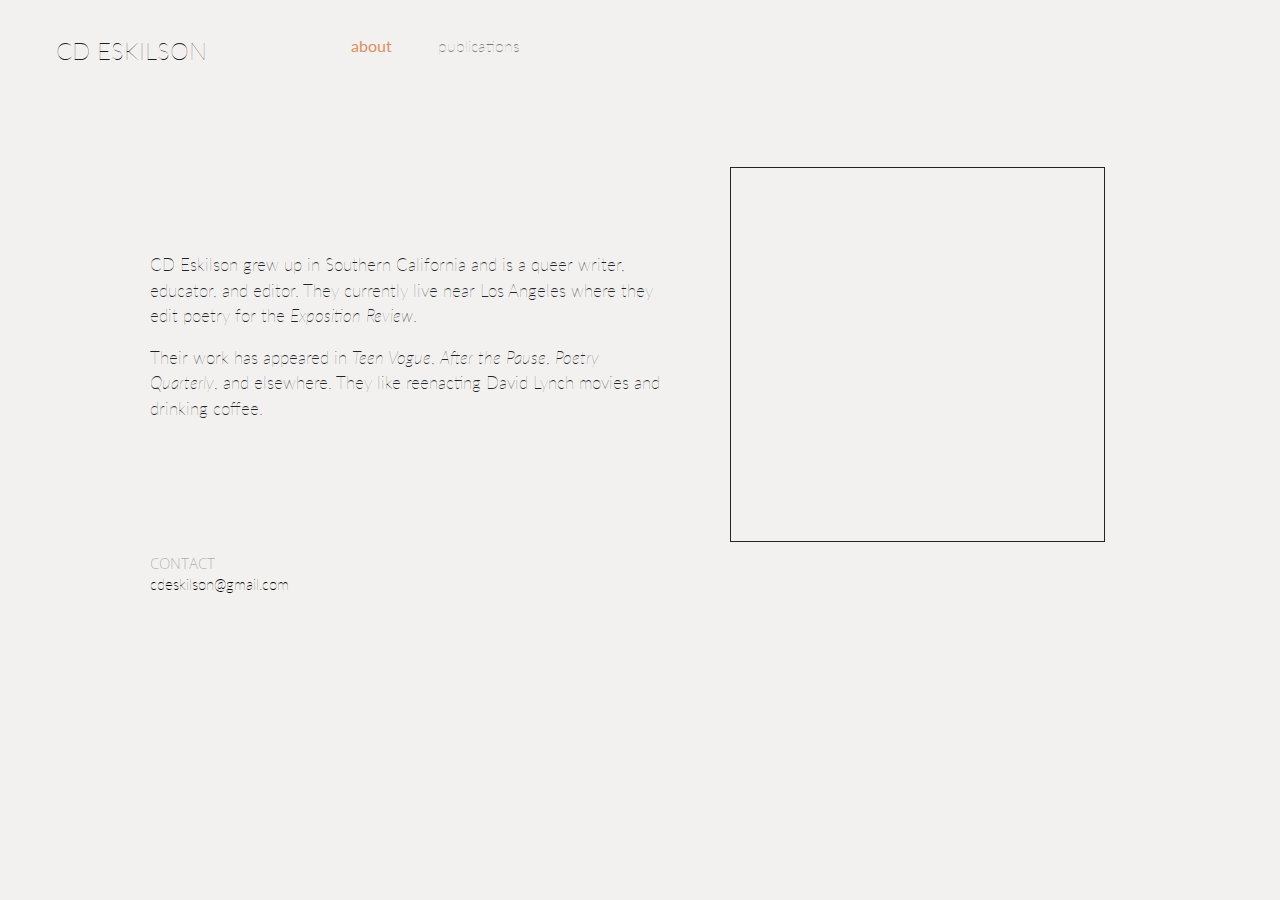
==== index.html @ b5e9fca1 "Add responsive navbar" ====
<!DOCTYPE html>
<html>
  <head>
  	<title>CD Eskilson | About</title>
    <link rel="stylesheet" href="https://maxcdn.bootstrapcdn.com/bootstrap/4.0.0/css/bootstrap.min.css" integrity="sha384-Gn5384xqQ1aoWXA+058RXPxPg6fy4IWvTNh0E263XmFcJlSAwiGgFAW/dAiS6JXm" crossorigin="anonymous">
  	<link href="style.css" type="text/css" rel="stylesheet">
  </head>
  <body>
    <nav class="navbar navbar-expand-lg navbar-light">
      <a class="navbar-brand" href="index.html">CD ESKILSON</a>
      <button class="navbar-toggler" type="button" data-toggle="collapse" data-target="#navbarTogglerDemo01" aria-controls="navbarTogglerDemo01" aria-expanded="false" aria-label="Toggle navigation">
        <span class="navbar-toggler-icon"></span>
      </button>
      <div class="collapse navbar-collapse" id="navbarTogglerDemo02">
        <ul class="navbar-nav mr-auto mt-2 mt-lg-0">
          <li class="nav-item active">
            <a class="nav-link" href="index.html"><font color="#D99062">about</font></a>
          </li>
          <li class="nav-item">
            <a class="nav-link" href="publications.html">publications</a>
          </li>
        </ul>
      </div>
    </nav>
    <div class="bio">
      <p>
        CD Eskilson grew up in Southern California and is a queer writer, educator,
        and editor. They currently live near Los Angeles where they edit poetry for
        the <i>Exposition Review</i>.
      </p>
      <p>
        Their work has appeared in <i>Teen Vogue</i>, <i>After the Pause</i>,
        <i>Poetry Quarterly</i>, and elsewhere.  They like reenacting David Lynch
        movies and drinking coffee.
      </p>
    </div>
    <div class="profile-img"></div>
    <div class="contact">
      <p class="header"> CONTACT </p>
      <p class="email">
        <a href="mailto:cdeskilson@gmail.com">cdeskilson@gmail.com</a>
      </p>
    </div>
  </body>
</html>
---- style.css ----
@import url('https://fonts.googleapis.com/css?family=Lato:100,400|Open+Sans');

body {
  background-color: rgba(105, 76, 51, 0.08);
  font-family: 'Lato', sans-serif;
  font-weight: 100;
}

.navbar-brand {
  font-size: 24px;
  margin-left: 40px;
  margin-top: 20px;
}

.navbar-nav {
  flex-direction: row;
  margin-left: 90px;
}

.nav-link {
  margin-left: 30px;
  margin-top: 10px;
  font-size: 16px;
}

.active {
  font-weight: 400;
}

a {
  color: black;
  text-decoration: none;
}

a:hover {
  color: rgba(217, 144, 98, 1);
  text-decoration: none;
}

.bio {
  font-size: 17px;
  margin-left: 150px;
  margin-top: 170px;
  width: 40%;
}

.contact {
  margin-left: 150px;
  font-size: 15px;
}

.header {
  font-family: 'Open Sans', sans-serif;
  color: rgba(25, 24, 24, 0.33);
  margin-top: 10px;
}

.email {
  margin-top: -18px;
}

.profile-img {
  background-image: url("profile-img.jpg");
  background-position: center;
  background-repeat: no-repeat;
  background-size: cover;
  border-style: solid;
  border-width: 0.5px;
  height: 375px;
  width: 375px;
  margin-left: 730px;
  margin-top: -270px;
}

.publications {
  margin-left: 250px;
  margin-top: 70px;
  font-family: 'Open Sans', sans-serif;
  color: rgba(25, 24, 24, 0.33);
  font-size: 14px;
}

hr {
  margin-left: 0px;
}

@media only screen and (min-width : 320px) and (max-width : 480px) {
  .nav-header {
    font-size: 30px;
    margin-left: 40px;
    margin-top: 20px;
  }

  .bio {
    font-size: 18px;
    margin-left: 50px;
    margin-top: 350px;
    width: 80%;
  }

  .contact {
    margin-left: 50px;
    margin-top: 325px;
  }

  .profile-img {
    border-width: 0px;
    height: 300px;
    width: 300px;
    margin-left: 50px;
    margin-top: -600px;
  }
}
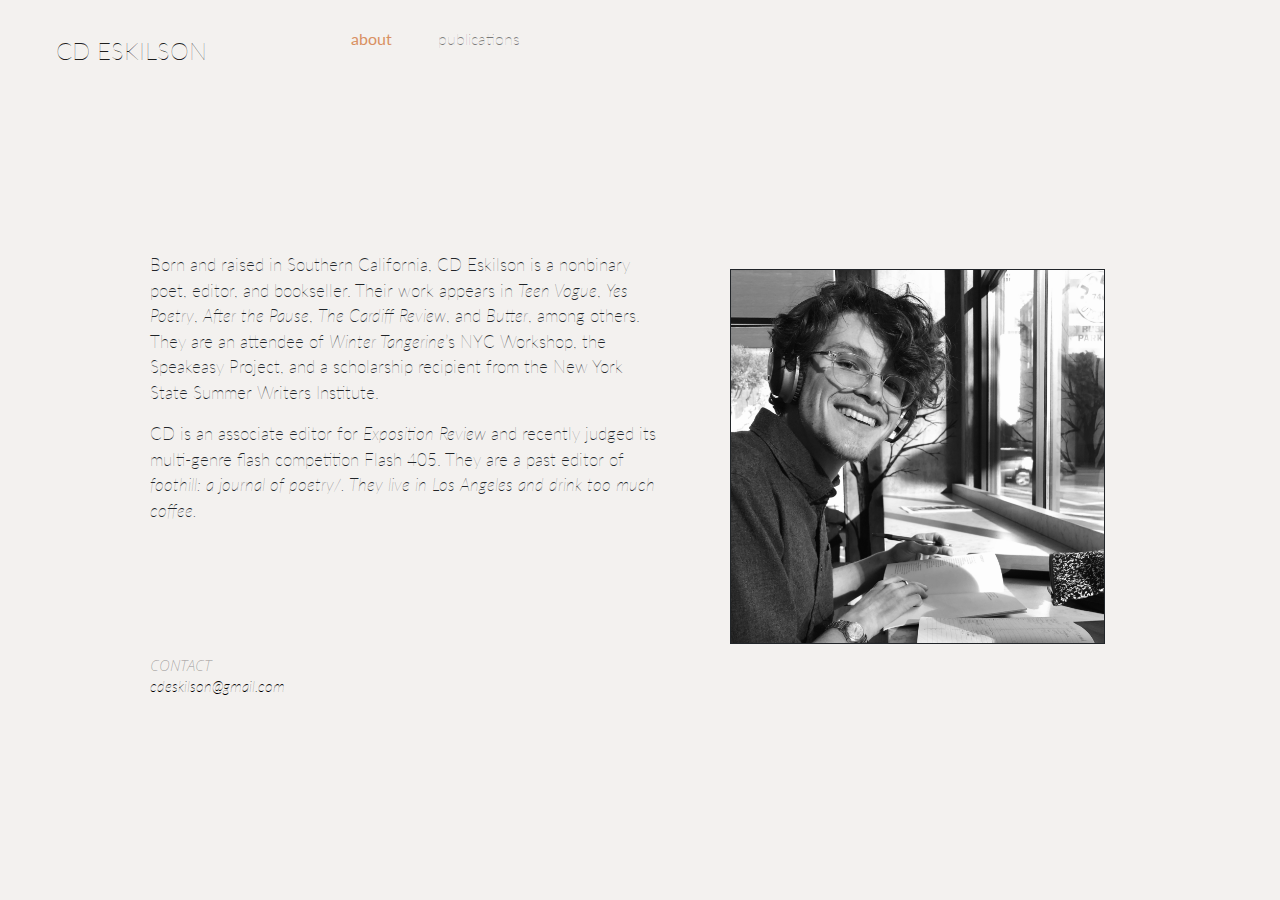
==== commit f5be42eb: "update with new bio" ====
--- a/index.html
+++ b/index.html
@@ -4,8 +4,10 @@
   	<title>CD Eskilson | About</title>
     <link rel="stylesheet" href="https://maxcdn.bootstrapcdn.com/bootstrap/4.0.0/css/bootstrap.min.css" integrity="sha384-Gn5384xqQ1aoWXA+058RXPxPg6fy4IWvTNh0E263XmFcJlSAwiGgFAW/dAiS6JXm" crossorigin="anonymous">
   	<link href="style.css" type="text/css" rel="stylesheet">
+    <meta name="viewport" content="width=device-width,initial-scale=1.0">
   </head>
   <body>
+ <!-- Include all compiled plugins (below), or include individual files as needed -->
     <nav class="navbar navbar-expand-lg navbar-light">
       <a class="navbar-brand" href="index.html">CD ESKILSON</a>
       <button class="navbar-toggler" type="button" data-toggle="collapse" data-target="#navbarTogglerDemo01" aria-controls="navbarTogglerDemo01" aria-expanded="false" aria-label="Toggle navigation">
@@ -24,14 +26,16 @@
     </nav>
     <div class="bio">
       <p>
-        CD Eskilson grew up in Southern California and is a queer writer, educator,
-        and editor. They currently live near Los Angeles where they edit poetry for
-        the <i>Exposition Review</i>.
+        Born and raised in Southern California, CD Eskilson is a nonbinary poet, editor, 
+        and bookseller. Their work appears in <i>Teen Vogue</i>, <i>Yes Poetry</i>, <i>After the Pause</i>, 
+        <i>The Cardiff Review</i>, and <i>Butter</i>, among others. They are an attendee of <i>Winter 
+        Tangerine</i>’s NYC Workshop, the Speakeasy Project, and a scholarship recipient 
+        from the New York State Summer Writers Institute.
       </p>
       <p>
-        Their work has appeared in <i>Teen Vogue</i>, <i>After the Pause</i>,
-        <i>Poetry Quarterly</i>, and elsewhere.  They like reenacting David Lynch
-        movies and drinking coffee.
+        CD is an associate editor for <i>Exposition Review</i> and recently judged its multi-genre flash 
+        competition Flash 405. They are a past editor of <i>foothill: a journal of poetry/<i>. They 
+        live in Los Angeles and drink too much coffee.
       </p>
     </div>
     <div class="profile-img"></div>
@@ -41,5 +45,6 @@
         <a href="mailto:cdeskilson@gmail.com">cdeskilson@gmail.com</a>
       </p>
     </div>
+    <script scr="//netdna.bootstrapcdn.com/bootstrap/3.1.1/js/bootstrap.min.js"></script>
   </body>
 </html>
--- a/style.css
+++ b/style.css
@@ -1,4 +1,4 @@
-@import url('https://fonts.googleapis.com/css?family=Lato:100,400|Open+Sans');
+@import url('https://fonts.googleapis.com/css?family=Lato:100,400|Open+Sans:300,400');
 
 body {
   background-color: rgba(105, 76, 51, 0.08);
@@ -25,6 +25,16 @@
 
 .active {
   font-weight: 400;
+}
+
+ul {
+  list-style-type: none;
+}
+
+li {
+  margin-bottom: 15px;
+  font-size: 14px;
+  font-weight: 100;
 }
 
 a {
@@ -60,7 +70,7 @@
 }
 
 .profile-img {
-  background-image: url("profile-img.jpg");
+  background-image: url("photo.jpg");
   background-position: center;
   background-repeat: no-repeat;
   background-size: cover;
@@ -78,16 +88,17 @@
   font-family: 'Open Sans', sans-serif;
   color: rgba(25, 24, 24, 0.33);
   font-size: 14px;
+  font-weight: 400;
 }
 
 hr {
   margin-left: 0px;
 }
 
-@media only screen and (min-width : 320px) and (max-width : 480px) {
+@media only screen and (min-width : 320px) and (max-width : 736px) {
   .nav-header {
     font-size: 30px;
-    margin-left: 40px;
+    margin-left: 50px;
     margin-top: 20px;
   }
 
@@ -104,7 +115,6 @@
   }
 
   .profile-img {
-    border-width: 0px;
     height: 300px;
     width: 300px;
     margin-left: 50px;
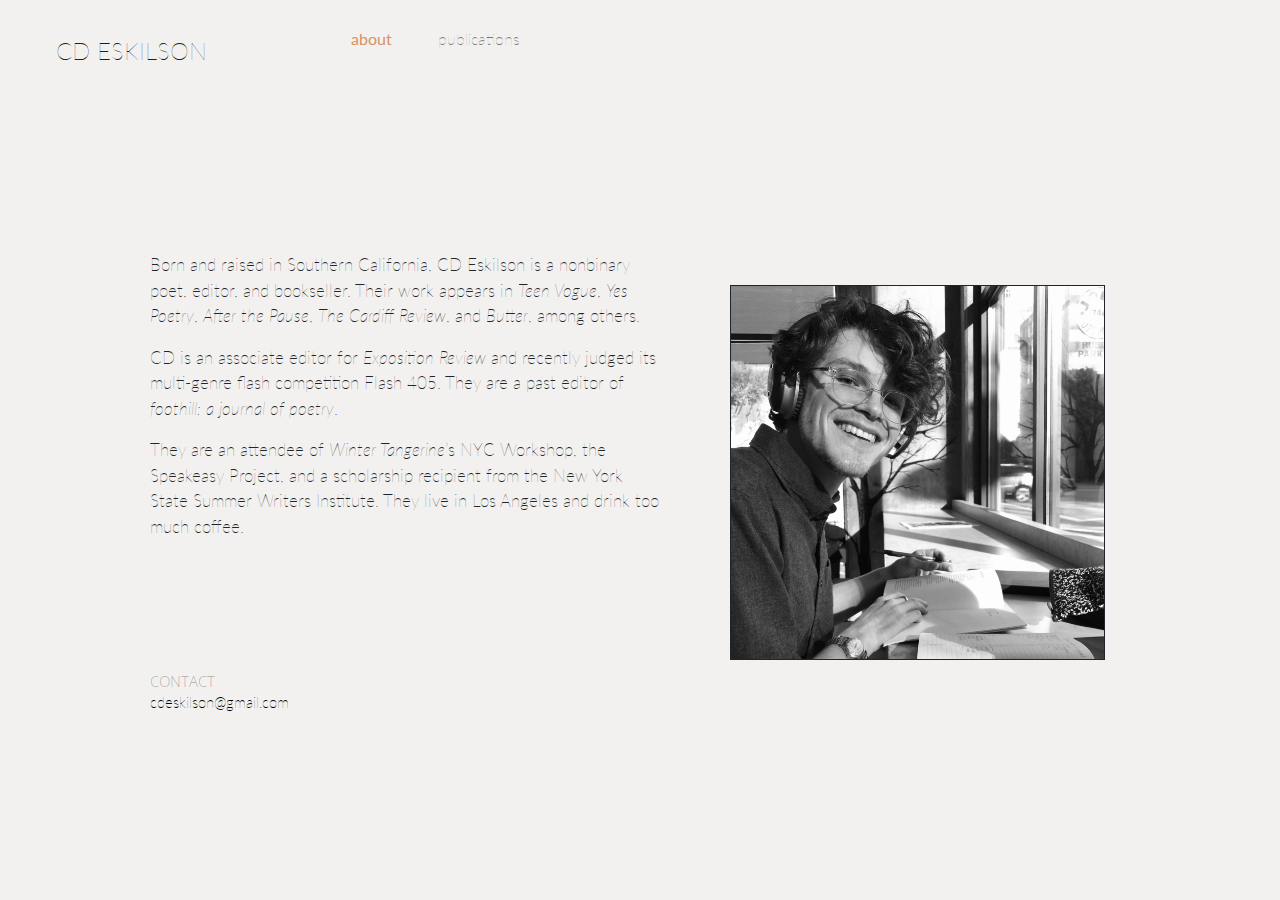
==== commit b38c2a8f: "Update index.html" ====
--- a/index.html
+++ b/index.html
@@ -9,17 +9,17 @@
   <body>
  <!-- Include all compiled plugins (below), or include individual files as needed -->
     <nav class="navbar navbar-expand-lg navbar-light">
-      <a class="navbar-brand" href="index.html">CD ESKILSON</a>
+      <a class="navbar-brand" href="index">CD ESKILSON</a>
       <button class="navbar-toggler" type="button" data-toggle="collapse" data-target="#navbarTogglerDemo01" aria-controls="navbarTogglerDemo01" aria-expanded="false" aria-label="Toggle navigation">
         <span class="navbar-toggler-icon"></span>
       </button>
       <div class="collapse navbar-collapse" id="navbarTogglerDemo02">
         <ul class="navbar-nav mr-auto mt-2 mt-lg-0">
           <li class="nav-item active">
-            <a class="nav-link" href="index.html"><font color="#D99062">about</font></a>
+            <a class="nav-link" href="index"><font color="#D99062">about</font></a>
           </li>
           <li class="nav-item">
-            <a class="nav-link" href="publications.html">publications</a>
+            <a class="nav-link" href="publications">publications</a>
           </li>
         </ul>
       </div>
@@ -27,14 +27,16 @@
     <div class="bio">
       <p>
         Born and raised in Southern California, CD Eskilson is a nonbinary poet, editor, 
-        and bookseller. Their work appears in <i>Teen Vogue</i>, <i>Yes Poetry</i>, <i>After the Pause</i>, 
-        <i>The Cardiff Review</i>, and <i>Butter</i>, among others. They are an attendee of <i>Winter 
-        Tangerine</i>’s NYC Workshop, the Speakeasy Project, and a scholarship recipient 
-        from the New York State Summer Writers Institute.
+        and bookseller. Their work appears in <i>Teen Vogue</i>, <i>Yes Poetry</i>, 
+        <i>After the Pause</i>, <i>The Cardiff Review</i>, and <i>Butter</i>, among others.
       </p>
       <p>
         CD is an associate editor for <i>Exposition Review</i> and recently judged its multi-genre flash 
-        competition Flash 405. They are a past editor of <i>foothill: a journal of poetry/<i>. They 
+        competition Flash 405. They are a past editor of <i>foothill: a journal of poetry</i>.
+      </p>
+      <p>
+        They are an attendee of <i>Winter Tangerine</i>’s NYC Workshop, the Speakeasy Project, 
+        and a scholarship recipient from the New York State Summer Writers Institute. They 
         live in Los Angeles and drink too much coffee.
       </p>
     </div>
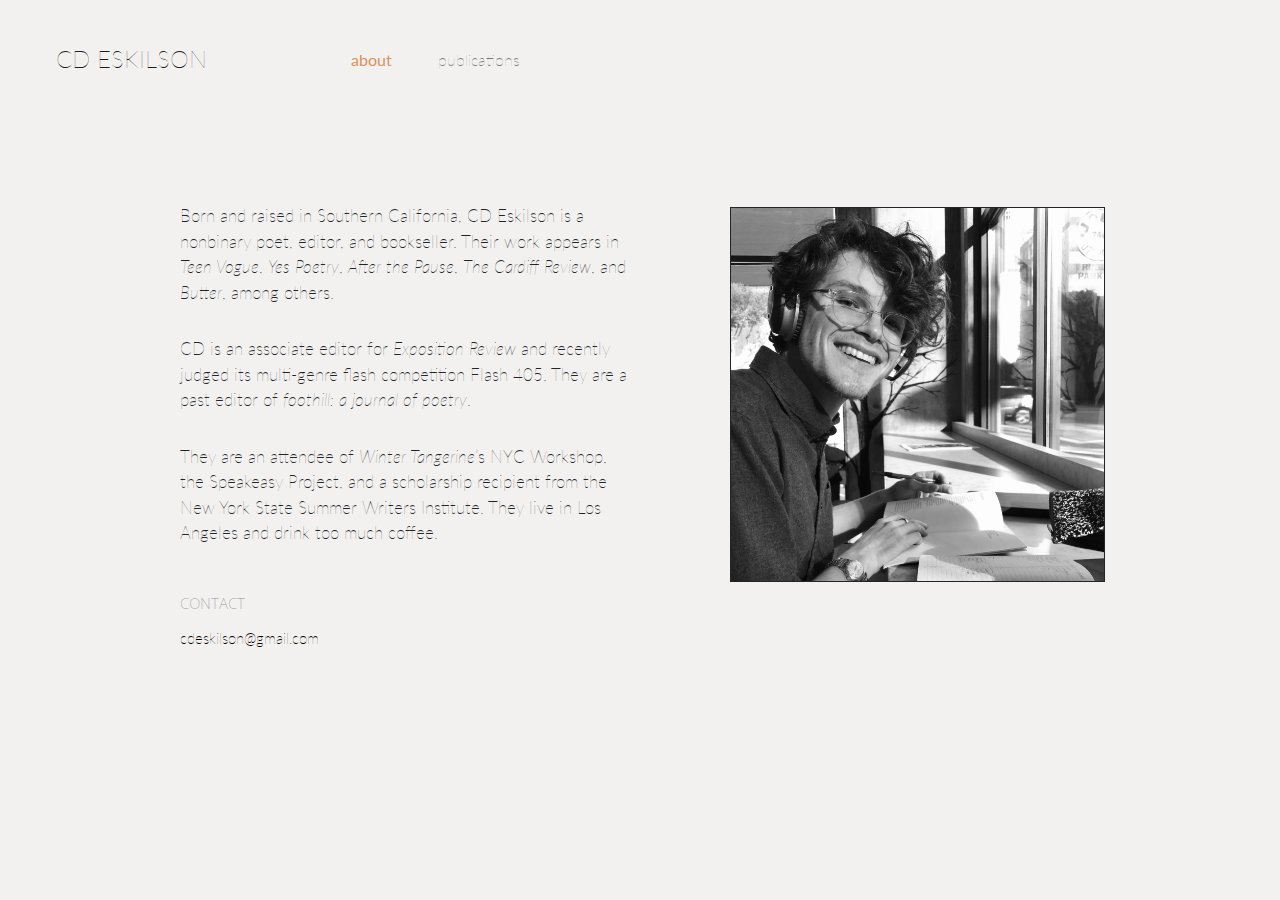
==== commit 2002bf3b: "fix mobile" ====
--- a/index.html
+++ b/index.html
@@ -1,22 +1,37 @@
 <!DOCTYPE html>
 <html>
   <head>
-  	<title>CD Eskilson | About</title>
-    <link rel="stylesheet" href="https://maxcdn.bootstrapcdn.com/bootstrap/4.0.0/css/bootstrap.min.css" integrity="sha384-Gn5384xqQ1aoWXA+058RXPxPg6fy4IWvTNh0E263XmFcJlSAwiGgFAW/dAiS6JXm" crossorigin="anonymous">
-  	<link href="style.css" type="text/css" rel="stylesheet">
-    <meta name="viewport" content="width=device-width,initial-scale=1.0">
+    <title>CD Eskilson | About</title>
+    <link
+      rel="stylesheet"
+      href="https://maxcdn.bootstrapcdn.com/bootstrap/4.0.0/css/bootstrap.min.css"
+      integrity="sha384-Gn5384xqQ1aoWXA+058RXPxPg6fy4IWvTNh0E263XmFcJlSAwiGgFAW/dAiS6JXm"
+      crossorigin="anonymous"
+    />
+    <link href="style.css" type="text/css" rel="stylesheet" />
+    <meta name="viewport" content="width=device-width,initial-scale=1.0" />
   </head>
   <body>
- <!-- Include all compiled plugins (below), or include individual files as needed -->
+    <!-- Include all compiled plugins (below), or include individual files as needed -->
     <nav class="navbar navbar-expand-lg navbar-light">
       <a class="navbar-brand" href="index">CD ESKILSON</a>
-      <button class="navbar-toggler" type="button" data-toggle="collapse" data-target="#navbarTogglerDemo01" aria-controls="navbarTogglerDemo01" aria-expanded="false" aria-label="Toggle navigation">
+      <button
+        class="navbar-toggler"
+        type="button"
+        data-toggle="collapse"
+        data-target="#navbarNavDropdown"
+        aria-controls="navbarNavDropdown"
+        aria-expanded="false"
+        aria-label="Toggle navigation"
+      >
         <span class="navbar-toggler-icon"></span>
       </button>
-      <div class="collapse navbar-collapse" id="navbarTogglerDemo02">
-        <ul class="navbar-nav mr-auto mt-2 mt-lg-0">
+      <div class="collapse navbar-collapse" id="navbarNavDropdown">
+        <ul class="navbar-nav mr-auto">
           <li class="nav-item active">
-            <a class="nav-link" href="index"><font color="#D99062">about</font></a>
+            <a class="nav-link" href="index"
+              ><font color="#D99062">about</font></a
+            >
           </li>
           <li class="nav-item">
             <a class="nav-link" href="publications">publications</a>
@@ -26,27 +41,44 @@
     </nav>
     <div class="bio">
       <p>
-        Born and raised in Southern California, CD Eskilson is a nonbinary poet, editor, 
-        and bookseller. Their work appears in <i>Teen Vogue</i>, <i>Yes Poetry</i>, 
-        <i>After the Pause</i>, <i>The Cardiff Review</i>, and <i>Butter</i>, among others.
+        Born and raised in Southern California, CD Eskilson is a nonbinary poet,
+        editor, and bookseller. Their work appears in <i>Teen Vogue</i>,
+        <i>Yes Poetry</i>, <i>After the Pause</i>, <i>The Cardiff Review</i>,
+        and <i>Butter</i>, among others.
       </p>
       <p>
-        CD is an associate editor for <i>Exposition Review</i> and recently judged its multi-genre flash 
-        competition Flash 405. They are a past editor of <i>foothill: a journal of poetry</i>.
+        CD is an associate editor for <i>Exposition Review</i> and recently
+        judged its multi-genre flash competition Flash 405. They are a past
+        editor of <i>foothill: a journal of poetry</i>.
       </p>
       <p>
-        They are an attendee of <i>Winter Tangerine</i>’s NYC Workshop, the Speakeasy Project, 
-        and a scholarship recipient from the New York State Summer Writers Institute. They 
-        live in Los Angeles and drink too much coffee.
+        They are an attendee of <i>Winter Tangerine</i>’s NYC Workshop, the
+        Speakeasy Project, and a scholarship recipient from the New York State
+        Summer Writers Institute. They live in Los Angeles and drink too much
+        coffee.
       </p>
     </div>
     <div class="profile-img"></div>
     <div class="contact">
-      <p class="header"> CONTACT </p>
+      <p class="header">CONTACT</p>
       <p class="email">
         <a href="mailto:cdeskilson@gmail.com">cdeskilson@gmail.com</a>
       </p>
     </div>
-    <script scr="//netdna.bootstrapcdn.com/bootstrap/3.1.1/js/bootstrap.min.js"></script>
+    <script
+      src="https://code.jquery.com/jquery-3.2.1.slim.min.js"
+      integrity="sha384-KJ3o2DKtIkvYIK3UENzmM7KCkRr/rE9/Qpg6aAZGJwFDMVNA/GpGFF93hXpG5KkN"
+      crossorigin="anonymous"
+    ></script>
+    <script
+      src="https://cdnjs.cloudflare.com/ajax/libs/popper.js/1.12.9/umd/popper.min.js"
+      integrity="sha384-ApNbgh9B+Y1QKtv3Rn7W3mgPxhU9K/ScQsAP7hUibX39j7fakFPskvXusvfa0b4Q"
+      crossorigin="anonymous"
+    ></script>
+    <script
+      src="https://maxcdn.bootstrapcdn.com/bootstrap/4.0.0/js/bootstrap.min.js"
+      integrity="sha384-JZR6Spejh4U02d8jOt6vLEHfe/JQGiRRSQQxSfFWpi1MquVdAyjUar5+76PVCmYl"
+      crossorigin="anonymous"
+    ></script>
   </body>
 </html>
--- a/style.css
+++ b/style.css
@@ -9,7 +9,7 @@
 .navbar-brand {
   font-size: 24px;
   margin-left: 40px;
-  margin-top: 20px;
+  margin-top: 15px;
 }
 
 .navbar-nav {
@@ -19,7 +19,7 @@
 
 .nav-link {
   margin-left: 30px;
-  margin-top: 10px;
+  margin-top: 32px;
   font-size: 16px;
 }
 
@@ -47,15 +47,19 @@
   text-decoration: none;
 }
 
+p {
+  padding-bottom: 15px;
+}
+
 .bio {
   font-size: 17px;
-  margin-left: 150px;
-  margin-top: 170px;
-  width: 40%;
+  margin-left: 180px;
+  margin-top: 100px;
+  width: 450px;
 }
 
 .contact {
-  margin-left: 150px;
+  margin-left: 180px;
   font-size: 15px;
 }
 
@@ -70,7 +74,7 @@
 }
 
 .profile-img {
-  background-image: url("photo.jpg");
+  background-image: url('photo.jpg');
   background-position: center;
   background-repeat: no-repeat;
   background-size: cover;
@@ -79,7 +83,7 @@
   height: 375px;
   width: 375px;
   margin-left: 730px;
-  margin-top: -270px;
+  margin-top: -370px;
 }
 
 .publications {
@@ -95,29 +99,44 @@
   margin-left: 0px;
 }
 
-@media only screen and (min-width : 320px) and (max-width : 736px) {
+@media only screen and (min-width: 320px) and (max-width: 736px) {
   .nav-header {
     font-size: 30px;
     margin-left: 50px;
     margin-top: 20px;
   }
 
+  .navbar-brand {
+    margin-left: 12px;
+  }
+
+  .navbar-nav {
+    flex-direction: column;
+    margin-left: 0px;
+  }
+
+  .nav-link {
+    margin-left: 50px;
+    margin-top: 0px;
+    font-size: 16px;
+  }
+
   .bio {
     font-size: 18px;
-    margin-left: 50px;
+    margin: 0 auto;
     margin-top: 350px;
-    width: 80%;
+    margin-bottom: -875px;
+    width: 300px;
   }
 
   .contact {
-    margin-left: 50px;
-    margin-top: 325px;
+    margin-left: 68px;
+    margin-top: 600px;
   }
 
   .profile-img {
     height: 300px;
     width: 300px;
-    margin-left: 50px;
-    margin-top: -600px;
+    margin: 0 auto;
   }
 }
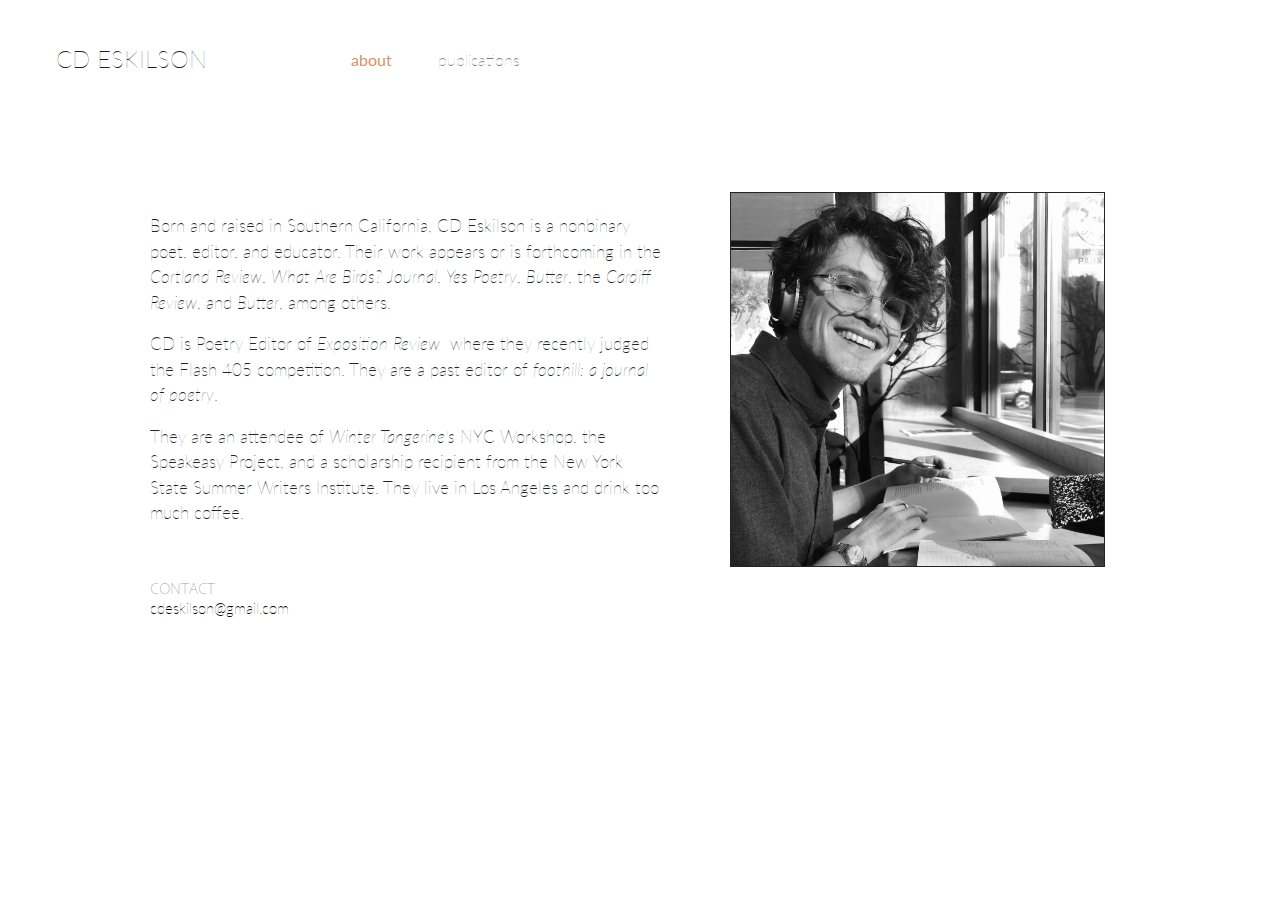
==== commit 12f3ea4b: "update bio and styling" ====
--- a/index.html
+++ b/index.html
@@ -1,40 +1,25 @@
 <!DOCTYPE html>
 <html>
   <head>
-    <title>CD Eskilson | About</title>
-    <link
-      rel="stylesheet"
-      href="https://maxcdn.bootstrapcdn.com/bootstrap/4.0.0/css/bootstrap.min.css"
-      integrity="sha384-Gn5384xqQ1aoWXA+058RXPxPg6fy4IWvTNh0E263XmFcJlSAwiGgFAW/dAiS6JXm"
-      crossorigin="anonymous"
-    />
-    <link href="style.css" type="text/css" rel="stylesheet" />
-    <meta name="viewport" content="width=device-width,initial-scale=1.0" />
+  	<title>CD Eskilson | About</title>
+    <link rel="stylesheet" href="https://maxcdn.bootstrapcdn.com/bootstrap/4.0.0/css/bootstrap.min.css" integrity="sha384-Gn5384xqQ1aoWXA+058RXPxPg6fy4IWvTNh0E263XmFcJlSAwiGgFAW/dAiS6JXm" crossorigin="anonymous">
+  	<link href="style.css" type="text/css" rel="stylesheet">
+    <meta name="viewport" content="width=device-width,initial-scale=1.0">
   </head>
   <body>
-    <!-- Include all compiled plugins (below), or include individual files as needed -->
+ <!-- Include all compiled plugins (below), or include individual files as needed -->
     <nav class="navbar navbar-expand-lg navbar-light">
-      <a class="navbar-brand" href="index">CD ESKILSON</a>
-      <button
-        class="navbar-toggler"
-        type="button"
-        data-toggle="collapse"
-        data-target="#navbarNavDropdown"
-        aria-controls="navbarNavDropdown"
-        aria-expanded="false"
-        aria-label="Toggle navigation"
-      >
+      <a class="navbar-brand" href="index.html">CD ESKILSON</a>
+      <button class="navbar-toggler" type="button" data-toggle="collapse" data-target="#navbarTogglerDemo01" aria-controls="navbarTogglerDemo01" aria-expanded="false" aria-label="Toggle navigation">
         <span class="navbar-toggler-icon"></span>
       </button>
-      <div class="collapse navbar-collapse" id="navbarNavDropdown">
-        <ul class="navbar-nav mr-auto">
+      <div class="collapse navbar-collapse" id="navbarTogglerDemo02">
+        <ul class="navbar-nav mr-auto mt-2 mt-lg-0">
           <li class="nav-item active">
-            <a class="nav-link" href="index"
-              ><font color="#D99062">about</font></a
-            >
+            <a class="nav-link" href="index.html"><font color="#D99062">about</font></a>
           </li>
           <li class="nav-item">
-            <a class="nav-link" href="publications">publications</a>
+            <a class="nav-link" href="publications.html">publications</a>
           </li>
         </ul>
       </div>
@@ -42,17 +27,17 @@
     <div class="bio">
       <p>
         Born and raised in Southern California, CD Eskilson is a nonbinary poet,
-        editor, and bookseller. Their work appears in <i>Teen Vogue</i>,
-        <i>Yes Poetry</i>, <i>After the Pause</i>, <i>The Cardiff Review</i>,
-        and <i>Butter</i>, among others.
+        editor, and educator. Their work appears or is forthcoming in the
+        <i>Cortland Review</i>, <i>What Are Birds? Journal</i>, <i>Yes Poetry</i>,
+        <i>Butter</i>, the <i>Cardiff Review</i>, and <i>Butter</i>, among others.
       </p>
       <p>
-        CD is an associate editor for <i>Exposition Review</i> and recently
-        judged its multi-genre flash competition Flash 405. They are a past
-        editor of <i>foothill: a journal of poetry</i>.
+        CD is Poetry Editor of <i>Exposition Review</i> &nbsp;where they recently judged the
+        Flash 405 competition. They are a past editor of <i>foothill: a journal of
+        poetry</i>.
       </p>
       <p>
-        They are an attendee of <i>Winter Tangerine</i>’s NYC Workshop, the
+        They are an attendee of <i>Winter Tangerine's</i> NYC Workshop, the
         Speakeasy Project, and a scholarship recipient from the New York State
         Summer Writers Institute. They live in Los Angeles and drink too much
         coffee.
@@ -60,25 +45,11 @@
     </div>
     <div class="profile-img"></div>
     <div class="contact">
-      <p class="header">CONTACT</p>
+      <p class="header"> CONTACT </p>
       <p class="email">
         <a href="mailto:cdeskilson@gmail.com">cdeskilson@gmail.com</a>
       </p>
     </div>
-    <script
-      src="https://code.jquery.com/jquery-3.2.1.slim.min.js"
-      integrity="sha384-KJ3o2DKtIkvYIK3UENzmM7KCkRr/rE9/Qpg6aAZGJwFDMVNA/GpGFF93hXpG5KkN"
-      crossorigin="anonymous"
-    ></script>
-    <script
-      src="https://cdnjs.cloudflare.com/ajax/libs/popper.js/1.12.9/umd/popper.min.js"
-      integrity="sha384-ApNbgh9B+Y1QKtv3Rn7W3mgPxhU9K/ScQsAP7hUibX39j7fakFPskvXusvfa0b4Q"
-      crossorigin="anonymous"
-    ></script>
-    <script
-      src="https://maxcdn.bootstrapcdn.com/bootstrap/4.0.0/js/bootstrap.min.js"
-      integrity="sha384-JZR6Spejh4U02d8jOt6vLEHfe/JQGiRRSQQxSfFWpi1MquVdAyjUar5+76PVCmYl"
-      crossorigin="anonymous"
-    ></script>
+    <script scr="//netdna.bootstrapcdn.com/bootstrap/3.1.1/js/bootstrap.min.js"></script>
   </body>
 </html>
--- a/style.css
+++ b/style.css
@@ -1,7 +1,7 @@
 @import url('https://fonts.googleapis.com/css?family=Lato:100,400|Open+Sans:300,400');
 
 body {
-  background-color: rgba(105, 76, 51, 0.08);
+  background-color: rgba(252, 252, 252, 0.1);
   font-family: 'Lato', sans-serif;
   font-weight: 100;
 }
@@ -47,19 +47,15 @@
   text-decoration: none;
 }
 
-p {
-  padding-bottom: 15px;
-}
-
 .bio {
   font-size: 17px;
-  margin-left: 180px;
-  margin-top: 100px;
-  width: 450px;
+  margin-left: 150px;
+  margin-top: 110px;
+  width: 40%;
 }
 
 .contact {
-  margin-left: 180px;
+  margin-left: 150px;
   font-size: 15px;
 }
 
@@ -74,7 +70,7 @@
 }
 
 .profile-img {
-  background-image: url('photo.jpg');
+  background-image: url("photo.jpg");
   background-position: center;
   background-repeat: no-repeat;
   background-size: cover;
@@ -83,7 +79,7 @@
   height: 375px;
   width: 375px;
   margin-left: 730px;
-  margin-top: -370px;
+  margin-top: -350px;
 }
 
 .publications {
@@ -99,44 +95,29 @@
   margin-left: 0px;
 }
 
-@media only screen and (min-width: 320px) and (max-width: 736px) {
+@media only screen and (min-width : 320px) and (max-width : 736px) {
   .nav-header {
     font-size: 30px;
     margin-left: 50px;
     margin-top: 20px;
   }
 
-  .navbar-brand {
-    margin-left: 12px;
-  }
-
-  .navbar-nav {
-    flex-direction: column;
-    margin-left: 0px;
-  }
-
-  .nav-link {
-    margin-left: 50px;
-    margin-top: 0px;
-    font-size: 16px;
-  }
-
   .bio {
     font-size: 18px;
-    margin: 0 auto;
+    margin-left: 50px;
     margin-top: 350px;
-    margin-bottom: -875px;
-    width: 300px;
+    width: 80%;
   }
 
   .contact {
-    margin-left: 68px;
-    margin-top: 600px;
+    margin-left: 50px;
+    margin-top: 325px;
   }
 
   .profile-img {
     height: 300px;
     width: 300px;
-    margin: 0 auto;
+    margin-left: 50px;
+    margin-top: -600px;
   }
 }
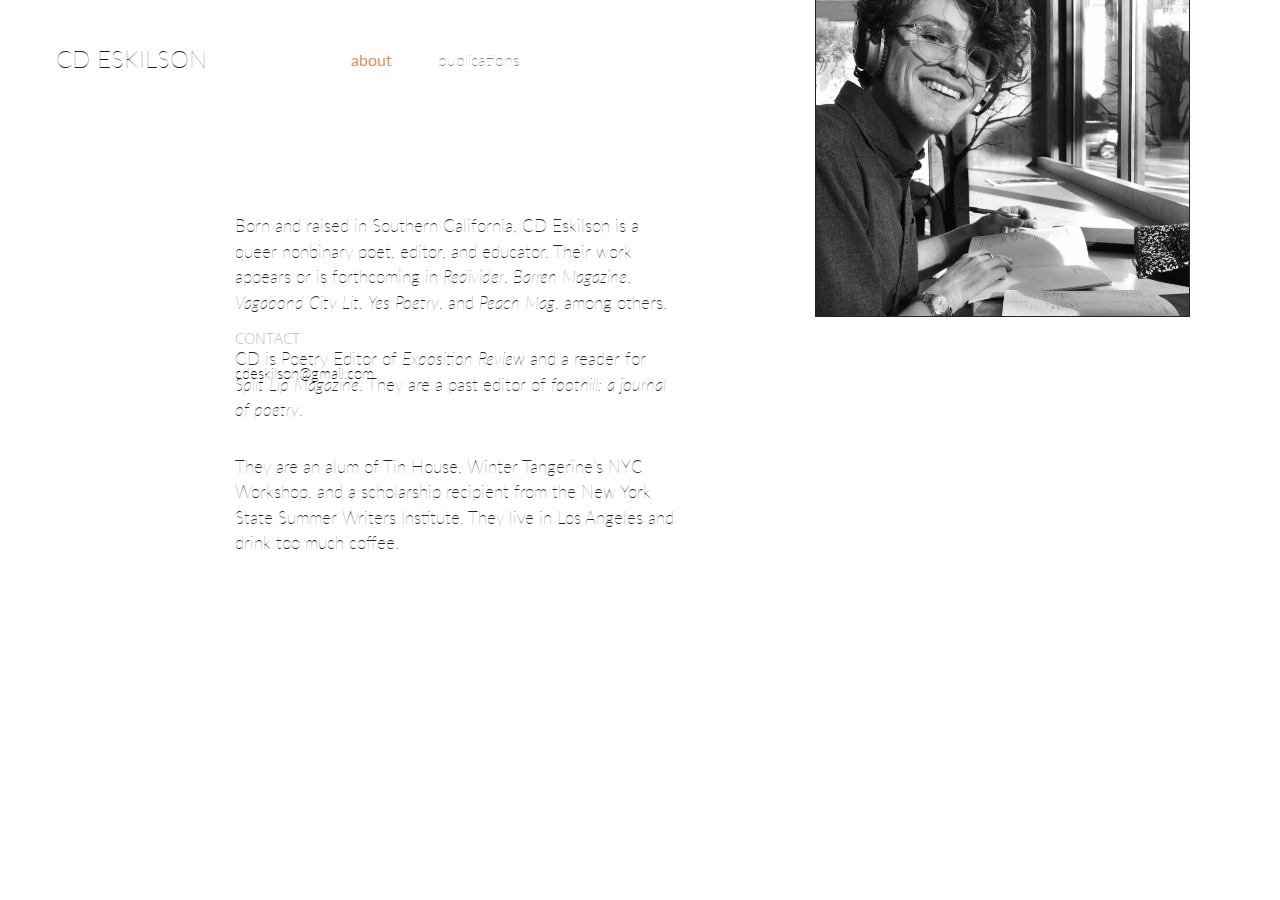
==== commit 1c38f581: "update bio" ====
--- a/index.html
+++ b/index.html
@@ -1,55 +1,86 @@
 <!DOCTYPE html>
 <html>
   <head>
-  	<title>CD Eskilson | About</title>
-    <link rel="stylesheet" href="https://maxcdn.bootstrapcdn.com/bootstrap/4.0.0/css/bootstrap.min.css" integrity="sha384-Gn5384xqQ1aoWXA+058RXPxPg6fy4IWvTNh0E263XmFcJlSAwiGgFAW/dAiS6JXm" crossorigin="anonymous">
-  	<link href="style.css" type="text/css" rel="stylesheet">
-    <meta name="viewport" content="width=device-width,initial-scale=1.0">
+    <title>CD Eskilson | About</title>
+    <link
+      rel="stylesheet"
+      href="https://maxcdn.bootstrapcdn.com/bootstrap/4.0.0/css/bootstrap.min.css"
+      integrity="sha384-Gn5384xqQ1aoWXA+058RXPxPg6fy4IWvTNh0E263XmFcJlSAwiGgFAW/dAiS6JXm"
+      crossorigin="anonymous"
+    />
+    <link href="style.css" type="text/css" rel="stylesheet" />
+    <meta name="viewport" content="width=device-width,initial-scale=1.0" />
   </head>
   <body>
- <!-- Include all compiled plugins (below), or include individual files as needed -->
+    <!-- Include all compiled plugins (below), or include individual files as needed -->
     <nav class="navbar navbar-expand-lg navbar-light">
-      <a class="navbar-brand" href="index.html">CD ESKILSON</a>
-      <button class="navbar-toggler" type="button" data-toggle="collapse" data-target="#navbarTogglerDemo01" aria-controls="navbarTogglerDemo01" aria-expanded="false" aria-label="Toggle navigation">
+      <a class="navbar-brand" href="index">CD ESKILSON</a>
+      <button
+        class="navbar-toggler"
+        type="button"
+        data-toggle="collapse"
+        data-target="#navbarNavDropdown"
+        aria-controls="navbarNavDropdown"
+        aria-expanded="false"
+        aria-label="Toggle navigation"
+      >
         <span class="navbar-toggler-icon"></span>
       </button>
-      <div class="collapse navbar-collapse" id="navbarTogglerDemo02">
-        <ul class="navbar-nav mr-auto mt-2 mt-lg-0">
+      <div class="collapse navbar-collapse" id="navbarNavDropdown">
+        <ul class="navbar-nav mr-auto">
           <li class="nav-item active">
-            <a class="nav-link" href="index.html"><font color="#D99062">about</font></a>
+            <a class="nav-link" href="index"
+              ><font color="#D99062">about</font></a
+            >
           </li>
           <li class="nav-item">
-            <a class="nav-link" href="publications.html">publications</a>
+            <a class="nav-link" href="publications">publications</a>
           </li>
         </ul>
       </div>
     </nav>
-    <div class="bio">
-      <p>
-        Born and raised in Southern California, CD Eskilson is a nonbinary poet,
-        editor, and educator. Their work appears or is forthcoming in the
-        <i>Cortland Review</i>, <i>What Are Birds? Journal</i>, <i>Yes Poetry</i>,
-        <i>Butter</i>, the <i>Cardiff Review</i>, and <i>Butter</i>, among others.
-      </p>
-      <p>
-        CD is Poetry Editor of <i>Exposition Review</i> &nbsp;where they recently judged the
-        Flash 405 competition. They are a past editor of <i>foothill: a journal of
-        poetry</i>.
-      </p>
-      <p>
-        They are an attendee of <i>Winter Tangerine's</i> NYC Workshop, the
-        Speakeasy Project, and a scholarship recipient from the New York State
-        Summer Writers Institute. They live in Los Angeles and drink too much
-        coffee.
-      </p>
+    <div class="container">
+      <div class="sub-container">
+        <div class="bio">
+          <p>
+            Born and raised in Southern California, CD Eskilson is a queer nonbinary 
+            poet, editor, and educator. Their work appears or is forthcoming in 
+            <i>Redivider</i>, <i>Barren Magazine</i>, <i>Vagabond City Lit</i>, 
+            <i>Yes Poetry</i>, and <i>Peach Mag</i>, among others.
+          </p>
+          <p>
+            CD is Poetry Editor of <i>Exposition Review</i> and a reader for <i>Split Lip 
+            Magazine</i>. They are a past editor of <i>foothill: a journal of poetry</i>. 
+          </p>
+          <p>
+           They are an alum of Tin House, Winter Tangerine’s NYC Workshop, and a 
+            scholarship recipient from the New York State Summer Writers Institute. 
+            They live in Los Angeles and drink too much coffee.
+          </p>
+        </div>
+        <div class="profile-img"></div>
+      </div>
+      <div class="contact">
+        <p class="header">CONTACT</p>
+        <p class="email">
+          <a href="mailto:cdeskilson@gmail.com">cdeskilson@gmail.com</a>
+        </p>
+      </div>
     </div>
-    <div class="profile-img"></div>
-    <div class="contact">
-      <p class="header"> CONTACT </p>
-      <p class="email">
-        <a href="mailto:cdeskilson@gmail.com">cdeskilson@gmail.com</a>
-      </p>
-    </div>
-    <script scr="//netdna.bootstrapcdn.com/bootstrap/3.1.1/js/bootstrap.min.js"></script>
+    <script
+      src="https://code.jquery.com/jquery-3.2.1.slim.min.js"
+      integrity="sha384-KJ3o2DKtIkvYIK3UENzmM7KCkRr/rE9/Qpg6aAZGJwFDMVNA/GpGFF93hXpG5KkN"
+      crossorigin="anonymous"
+    ></script>
+    <script
+      src="https://cdnjs.cloudflare.com/ajax/libs/popper.js/1.12.9/umd/popper.min.js"
+      integrity="sha384-ApNbgh9B+Y1QKtv3Rn7W3mgPxhU9K/ScQsAP7hUibX39j7fakFPskvXusvfa0b4Q"
+      crossorigin="anonymous"
+    ></script>
+    <script
+      src="https://maxcdn.bootstrapcdn.com/bootstrap/4.0.0/js/bootstrap.min.js"
+      integrity="sha384-JZR6Spejh4U02d8jOt6vLEHfe/JQGiRRSQQxSfFWpi1MquVdAyjUar5+76PVCmYl"
+      crossorigin="anonymous"
+    ></script>
   </body>
 </html>
--- a/style.css
+++ b/style.css
@@ -47,6 +47,10 @@
   text-decoration: none;
 }
 
+p {
+  padding-bottom: 15px;
+}
+
 .bio {
   font-size: 17px;
   margin-left: 150px;
@@ -70,7 +74,7 @@
 }
 
 .profile-img {
-  background-image: url("photo.jpg");
+  background-image: url('photo.jpg');
   background-position: center;
   background-repeat: no-repeat;
   background-size: cover;
@@ -79,7 +83,7 @@
   height: 375px;
   width: 375px;
   margin-left: 730px;
-  margin-top: -350px;
+  margin-top: -645px;
 }
 
 .publications {
@@ -91,33 +95,52 @@
   font-weight: 400;
 }
 
+.online {
+  margin-bottom: 30px;
+}
+
 hr {
   margin-left: 0px;
 }
 
-@media only screen and (min-width : 320px) and (max-width : 736px) {
+@media only screen and (min-width: 320px) and (max-width: 736px) {
   .nav-header {
     font-size: 30px;
     margin-left: 50px;
     margin-top: 20px;
   }
 
+  .navbar-brand {
+    margin-left: 12px;
+  }
+
+  .navbar-nav {
+    flex-direction: column;
+    margin-left: 0px;
+  }
+
+  .nav-link {
+    margin-left: 50px;
+    margin-top: 0px;
+    font-size: 16px;
+  }
+
   .bio {
     font-size: 18px;
-    margin-left: 50px;
+    margin: 0 auto;
     margin-top: 350px;
-    width: 80%;
+    margin-bottom: -875px;
+    width: 300px;
   }
 
   .contact {
-    margin-left: 50px;
-    margin-top: 325px;
+    margin-left: 68px;
+    margin-top: 600px;
   }
 
   .profile-img {
     height: 300px;
     width: 300px;
-    margin-left: 50px;
-    margin-top: -600px;
+    margin: 0 auto;
   }
 }
